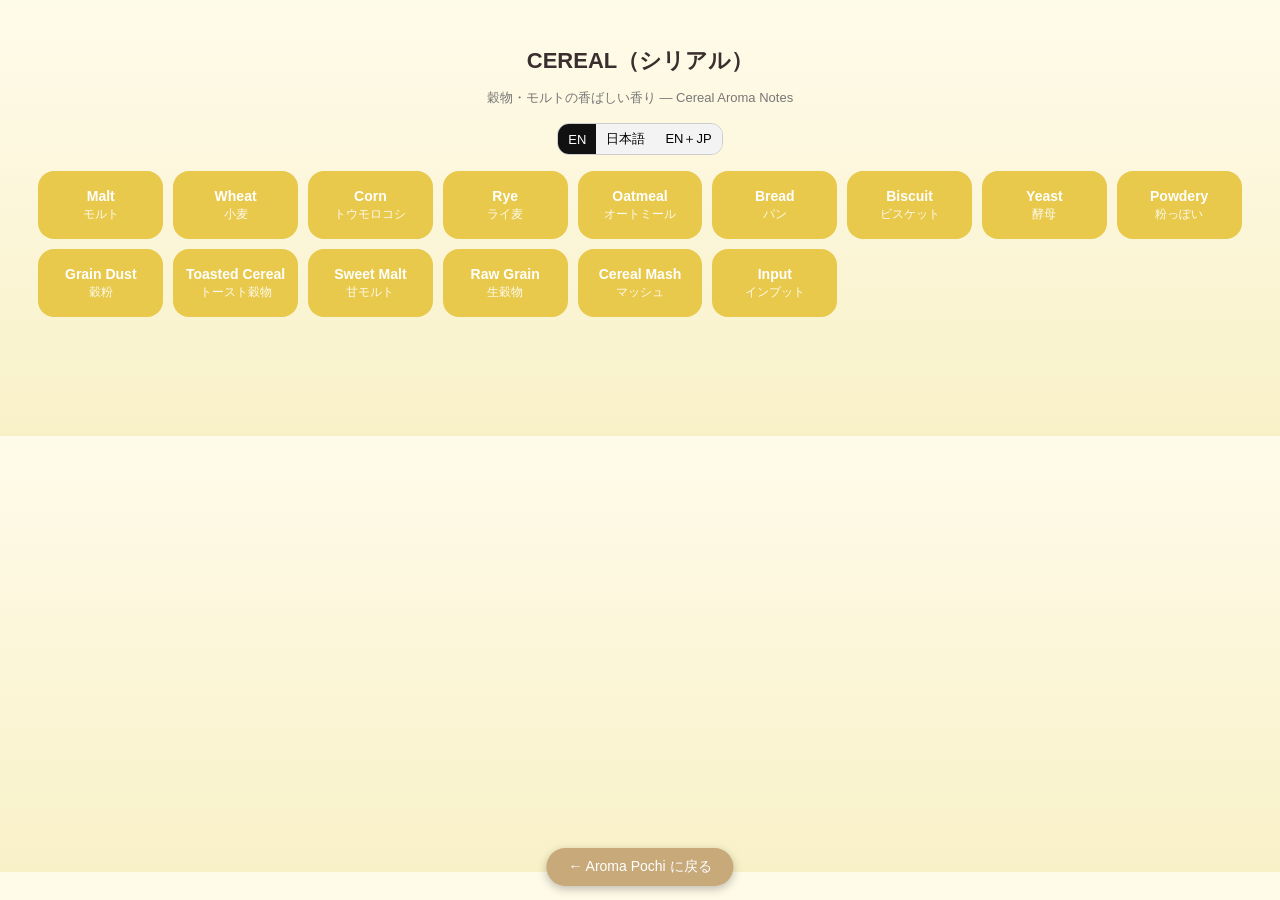
==== cereal.html @ d65be5ea "Initial upload for AromaPochi" ====
﻿<!doctype html>
<html lang="ja">
<head>
<meta charset="utf-8">
<meta name="viewport" content="width=device-width,initial-scale=1,maximum-scale=1,user-scalable=no">
<title>CEREAL — Aroma Pochi</title>
<link rel="stylesheet" href="common.css">
<style>
:root{
  --cat:#e8c94c;
  --accent:#c7a97a;
}
body{
  background:linear-gradient(to bottom,#fffbea,#f8f1c8);
  font-family:'Helvetica Neue','Meiryo',sans-serif;
  color:#3a2e2e;
  margin:0;
  padding:max(10px,3vw);
}
h1{font-size:clamp(18px,5vw,22px);text-align:center;margin:8px 0 4px;}
p.sub{text-align:center;font-size:clamp(10px,3vw,13px);margin-bottom:16px;color:#777;}
.toolbar{display:flex;justify-content:center;gap:10px;margin:10px 0 16px;}
.seg{display:inline-flex;border:1px solid #ccc;border-radius:12px;overflow:hidden;}
.seg button{border:0;background:#f3f3f3;padding:6px 10px;font-size:13px;cursor:pointer;}
.seg button.on{background:#111;color:#fff;}
.grid{display:grid;grid-template-columns:repeat(auto-fill,minmax(120px,1fr));gap:10px;padding-bottom:80px;}
.btn{background:var(--cat);color:#fff;border:none;border-radius:16px;min-height:68px;font-size:15px;
display:flex;flex-direction:column;justify-content:center;align-items:center;
transition:transform .15s ease,box-shadow .15s ease;}
.btn:active{transform:scale(0.96);box-shadow:0 0 8px rgba(0,0,0,.3) inset;}
.en{font-weight:700;font-size:14px;}
.jp{font-size:12px;opacity:.9;margin-top:2px;}
.bottom-nav{position:fixed;bottom:14px;left:50%;transform:translateX(-50%);
background:var(--accent);color:#fff;padding:10px 22px;border-radius:28px;font-size:14px;
text-decoration:none;box-shadow:0 3px 10px rgba(0,0,0,.25);transition:opacity .2s;}
.bottom-nav:active{opacity:.8;}
@media (prefers-color-scheme: dark){
  body{background:radial-gradient(1000px at 50% 10%,#1b1917,#0f0e0d);color:#f5efe6;}
  .btn{color:#fff;}
}
</style>
</head>

<body>
<h1>CEREAL（シリアル）</h1>
<p class="sub">穀物・モルトの香ばしい香り — Cereal Aroma Notes</p>

<div class="toolbar">
  <div class="seg">
    <button id="labEN" class="on" onclick="setLabel('EN')">EN</button>
    <button id="labJP" onclick="setLabel('JP')">日本語</button>
    <button id="labBI" onclick="setLabel('BI')">EN＋JP</button>
  </div>
</div>

<div class="grid">
  <button class="btn"><span class="en">Malt</span><span class="jp">モルト</span></button>
  <button class="btn"><span class="en">Wheat</span><span class="jp">小麦</span></button>
  <button class="btn"><span class="en">Corn</span><span class="jp">トウモロコシ</span></button>
  <button class="btn"><span class="en">Rye</span><span class="jp">ライ麦</span></button>
  <button class="btn"><span class="en">Oatmeal</span><span class="jp">オートミール</span></button>
  <button class="btn"><span class="en">Bread</span><span class="jp">パン</span></button>
  <button class="btn"><span class="en">Biscuit</span><span class="jp">ビスケット</span></button>
  <button class="btn"><span class="en">Yeast</span><span class="jp">酵母</span></button>
  <button class="btn"><span class="en">Powdery</span><span class="jp">粉っぽい</span></button>
  <button class="btn"><span class="en">Grain Dust</span><span class="jp">穀粉</span></button>
  <button class="btn"><span class="en">Toasted Cereal</span><span class="jp">トースト穀物</span></button>
  <button class="btn"><span class="en">Sweet Malt</span><span class="jp">甘モルト</span></button>
  <button class="btn"><span class="en">Raw Grain</span><span class="jp">生穀物</span></button>
  <button class="btn"><span class="en">Cereal Mash</span><span class="jp">マッシュ</span></button>
  <button class="btn"><span class="en">Input</span><span class="jp">インプット</span></button>
</div>

<a href="index.html" class="bottom-nav">← Aroma Pochi に戻る</a>

<script>
let mode='BI';
function setLabel(m){
  mode=m;
  document.getElementById('labEN').classList.toggle('on',m==='EN');
  document.getElementById('labJP').classList.toggle('on',m==='JP');
  document.getElementById('labBI').classList.toggle('on',m==='BI');
  document.querySelectorAll('.en').forEach(e=>e.style.display=(m==='JP')?'none':'');
  document.querySelectorAll('.jp').forEach(e=>e.style.display=(m==='EN')?'none':'');
}
</script>
</body>
</html>
---- common.css ----
﻿.btn::after{
  content:"";
  position:absolute;
  left:50%;
  top:50%;
  width:12px;
  height:12px;
  background:currentColor;
  border-radius:50%;
  transform:translate(-50%,-50%) scale(0);
  opacity:0;
  pointer-events:none;
  filter:blur(6px);
  mix-blend-mode:screen;
}
.btn.glow::after{
  animation:glow .9s ease-out forwards;
}
@keyframes glow{
  0%{transform:translate(-50%,-50%) scale(0);opacity:.9;}
  40%{transform:translate(-50%,-50%) scale(3.5);opacity:.7;}
  100%{transform:translate(-50%,-50%) scale(8);opacity:0;}
}
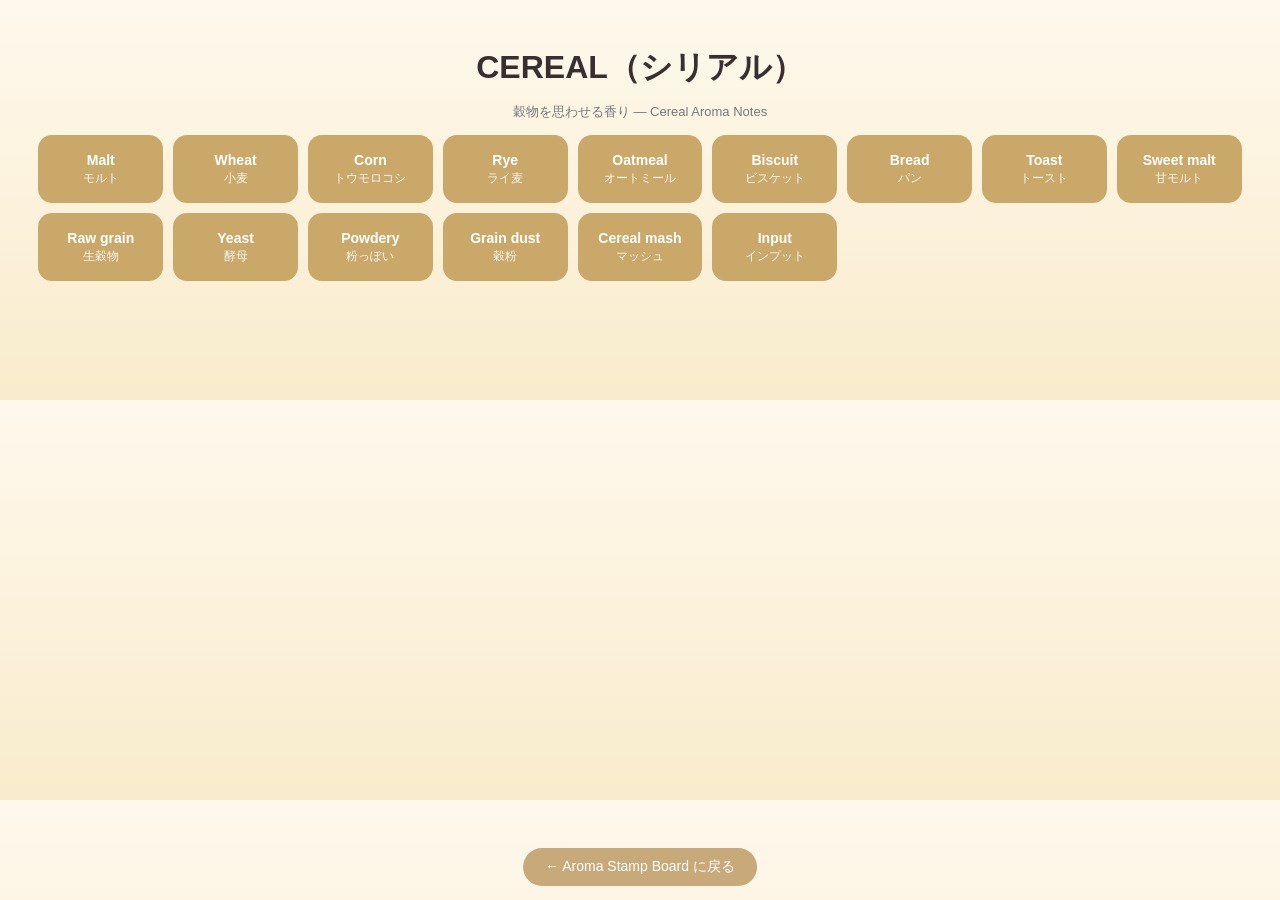
==== commit ce155fb7: "first commit" ====
--- a/cereal.html
+++ b/cereal.html
@@ -2,87 +2,56 @@
 <html lang="ja">
 <head>
 <meta charset="utf-8">
-<meta name="viewport" content="width=device-width,initial-scale=1,maximum-scale=1,user-scalable=no">
+<meta name="viewport" content="width=device-width,initial-scale=1">
 <title>CEREAL — Aroma Pochi</title>
-<link rel="stylesheet" href="common.css">
 <style>
-:root{
-  --cat:#e8c94c;
-  --accent:#c7a97a;
-}
-body{
-  background:linear-gradient(to bottom,#fffbea,#f8f1c8);
-  font-family:'Helvetica Neue','Meiryo',sans-serif;
-  color:#3a2e2e;
-  margin:0;
-  padding:max(10px,3vw);
-}
-h1{font-size:clamp(18px,5vw,22px);text-align:center;margin:8px 0 4px;}
-p.sub{text-align:center;font-size:clamp(10px,3vw,13px);margin-bottom:16px;color:#777;}
-.toolbar{display:flex;justify-content:center;gap:10px;margin:10px 0 16px;}
-.seg{display:inline-flex;border:1px solid #ccc;border-radius:12px;overflow:hidden;}
-.seg button{border:0;background:#f3f3f3;padding:6px 10px;font-size:13px;cursor:pointer;}
-.seg button.on{background:#111;color:#fff;}
+:root{--cat:#c9a86a;--accent:#c7a97a;}
+body{background:linear-gradient(to bottom,#fff8ed,#f9eccc);font-family:'Helvetica Neue','Meiryo',sans-serif;color:#3a2e2e;margin:0;padding:max(10px,3vw);}
+h1{text-align:center;margin:8px 0;color:#3a2e2e;}
+p.sub{text-align:center;font-size:13px;color:#777;margin-bottom:14px;}
 .grid{display:grid;grid-template-columns:repeat(auto-fill,minmax(120px,1fr));gap:10px;padding-bottom:80px;}
-.btn{background:var(--cat);color:#fff;border:none;border-radius:16px;min-height:68px;font-size:15px;
-display:flex;flex-direction:column;justify-content:center;align-items:center;
-transition:transform .15s ease,box-shadow .15s ease;}
-.btn:active{transform:scale(0.96);box-shadow:0 0 8px rgba(0,0,0,.3) inset;}
+.btn{background:var(--cat);color:#fff;border:none;border-radius:14px;min-height:68px;font-size:15px;display:flex;flex-direction:column;justify-content:center;align-items:center;cursor:pointer;transition:transform .15s ease, box-shadow .15s ease;}
+.btn:active{transform:scale(0.95);box-shadow:0 0 8px rgba(0,0,0,.3) inset;}
 .en{font-weight:700;font-size:14px;}
 .jp{font-size:12px;opacity:.9;margin-top:2px;}
-.bottom-nav{position:fixed;bottom:14px;left:50%;transform:translateX(-50%);
-background:var(--accent);color:#fff;padding:10px 22px;border-radius:28px;font-size:14px;
-text-decoration:none;box-shadow:0 3px 10px rgba(0,0,0,.25);transition:opacity .2s;}
-.bottom-nav:active{opacity:.8;}
-@media (prefers-color-scheme: dark){
-  body{background:radial-gradient(1000px at 50% 10%,#1b1917,#0f0e0d);color:#f5efe6;}
-  .btn{color:#fff;}
-}
+.bottom-nav{position:fixed;bottom:14px;left:50%;transform:translateX(-50%);background:var(--accent);color:#fff;padding:10px 22px;border-radius:28px;font-size:14px;text-decoration:none;}
 </style>
 </head>
 
 <body>
 <h1>CEREAL（シリアル）</h1>
-<p class="sub">穀物・モルトの香ばしい香り — Cereal Aroma Notes</p>
+<p class="sub">穀物を思わせる香り — Cereal Aroma Notes</p>
 
-<div class="toolbar">
-  <div class="seg">
-    <button id="labEN" class="on" onclick="setLabel('EN')">EN</button>
-    <button id="labJP" onclick="setLabel('JP')">日本語</button>
-    <button id="labBI" onclick="setLabel('BI')">EN＋JP</button>
-  </div>
+<div class="grid">
+  <button class="btn" onclick="addStamp('cereal','Malt')"><span class="en">Malt</span><span class="jp">モルト</span></button>
+  <button class="btn" onclick="addStamp('cereal','Wheat')"><span class="en">Wheat</span><span class="jp">小麦</span></button>
+  <button class="btn" onclick="addStamp('cereal','Corn')"><span class="en">Corn</span><span class="jp">トウモロコシ</span></button>
+  <button class="btn" onclick="addStamp('cereal','Rye')"><span class="en">Rye</span><span class="jp">ライ麦</span></button>
+  <button class="btn" onclick="addStamp('cereal','Oatmeal')"><span class="en">Oatmeal</span><span class="jp">オートミール</span></button>
+  <button class="btn" onclick="addStamp('cereal','Biscuit')"><span class="en">Biscuit</span><span class="jp">ビスケット</span></button>
+  <button class="btn" onclick="addStamp('cereal','Bread')"><span class="en">Bread</span><span class="jp">パン</span></button>
+  <button class="btn" onclick="addStamp('cereal','Toast')"><span class="en">Toast</span><span class="jp">トースト</span></button>
+  <button class="btn" onclick="addStamp('cereal','Sweet malt')"><span class="en">Sweet malt</span><span class="jp">甘モルト</span></button>
+  <button class="btn" onclick="addStamp('cereal','Raw grain')"><span class="en">Raw grain</span><span class="jp">生穀物</span></button>
+  <button class="btn" onclick="addStamp('cereal','Yeast')"><span class="en">Yeast</span><span class="jp">酵母</span></button>
+  <button class="btn" onclick="addStamp('cereal','Powdery')"><span class="en">Powdery</span><span class="jp">粉っぽい</span></button>
+  <button class="btn" onclick="addStamp('cereal','Grain dust')"><span class="en">Grain dust</span><span class="jp">穀粉</span></button>
+  <button class="btn" onclick="addStamp('cereal','Cereal mash')"><span class="en">Cereal mash</span><span class="jp">マッシュ</span></button>
+  <button class="btn" onclick="addStamp('cereal','Input')"><span class="en">Input</span><span class="jp">インプット</span></button>
 </div>
 
-<div class="grid">
-  <button class="btn"><span class="en">Malt</span><span class="jp">モルト</span></button>
-  <button class="btn"><span class="en">Wheat</span><span class="jp">小麦</span></button>
-  <button class="btn"><span class="en">Corn</span><span class="jp">トウモロコシ</span></button>
-  <button class="btn"><span class="en">Rye</span><span class="jp">ライ麦</span></button>
-  <button class="btn"><span class="en">Oatmeal</span><span class="jp">オートミール</span></button>
-  <button class="btn"><span class="en">Bread</span><span class="jp">パン</span></button>
-  <button class="btn"><span class="en">Biscuit</span><span class="jp">ビスケット</span></button>
-  <button class="btn"><span class="en">Yeast</span><span class="jp">酵母</span></button>
-  <button class="btn"><span class="en">Powdery</span><span class="jp">粉っぽい</span></button>
-  <button class="btn"><span class="en">Grain Dust</span><span class="jp">穀粉</span></button>
-  <button class="btn"><span class="en">Toasted Cereal</span><span class="jp">トースト穀物</span></button>
-  <button class="btn"><span class="en">Sweet Malt</span><span class="jp">甘モルト</span></button>
-  <button class="btn"><span class="en">Raw Grain</span><span class="jp">生穀物</span></button>
-  <button class="btn"><span class="en">Cereal Mash</span><span class="jp">マッシュ</span></button>
-  <button class="btn"><span class="en">Input</span><span class="jp">インプット</span></button>
-</div>
-
-<a href="index.html" class="bottom-nav">← Aroma Pochi に戻る</a>
+<a href="stamp.html" class="bottom-nav">← Aroma Stamp Board に戻る</a>
 
 <script>
-let mode='BI';
-function setLabel(m){
-  mode=m;
-  document.getElementById('labEN').classList.toggle('on',m==='EN');
-  document.getElementById('labJP').classList.toggle('on',m==='JP');
-  document.getElementById('labBI').classList.toggle('on',m==='BI');
-  document.querySelectorAll('.en').forEach(e=>e.style.display=(m==='JP')?'none':'');
-  document.querySelectorAll('.jp').forEach(e=>e.style.display=(m==='EN')?'none':'');
+function addStamp(category, name){
+  let data = JSON.parse(localStorage.getItem("aromaStamps") || "{}");
+  if(!data[category]) data[category] = [];
+  if(!data[category].includes(name)) data[category].push(name);
+  localStorage.setItem("aromaStamps", JSON.stringify(data));
+  const win = window.open("stamp.html", "aroma_stamp");
+  if (win) win.focus();
+  setTimeout(()=>{ window.close(); }, 500);
 }
 </script>
 </body>
-</html>
+</html>
